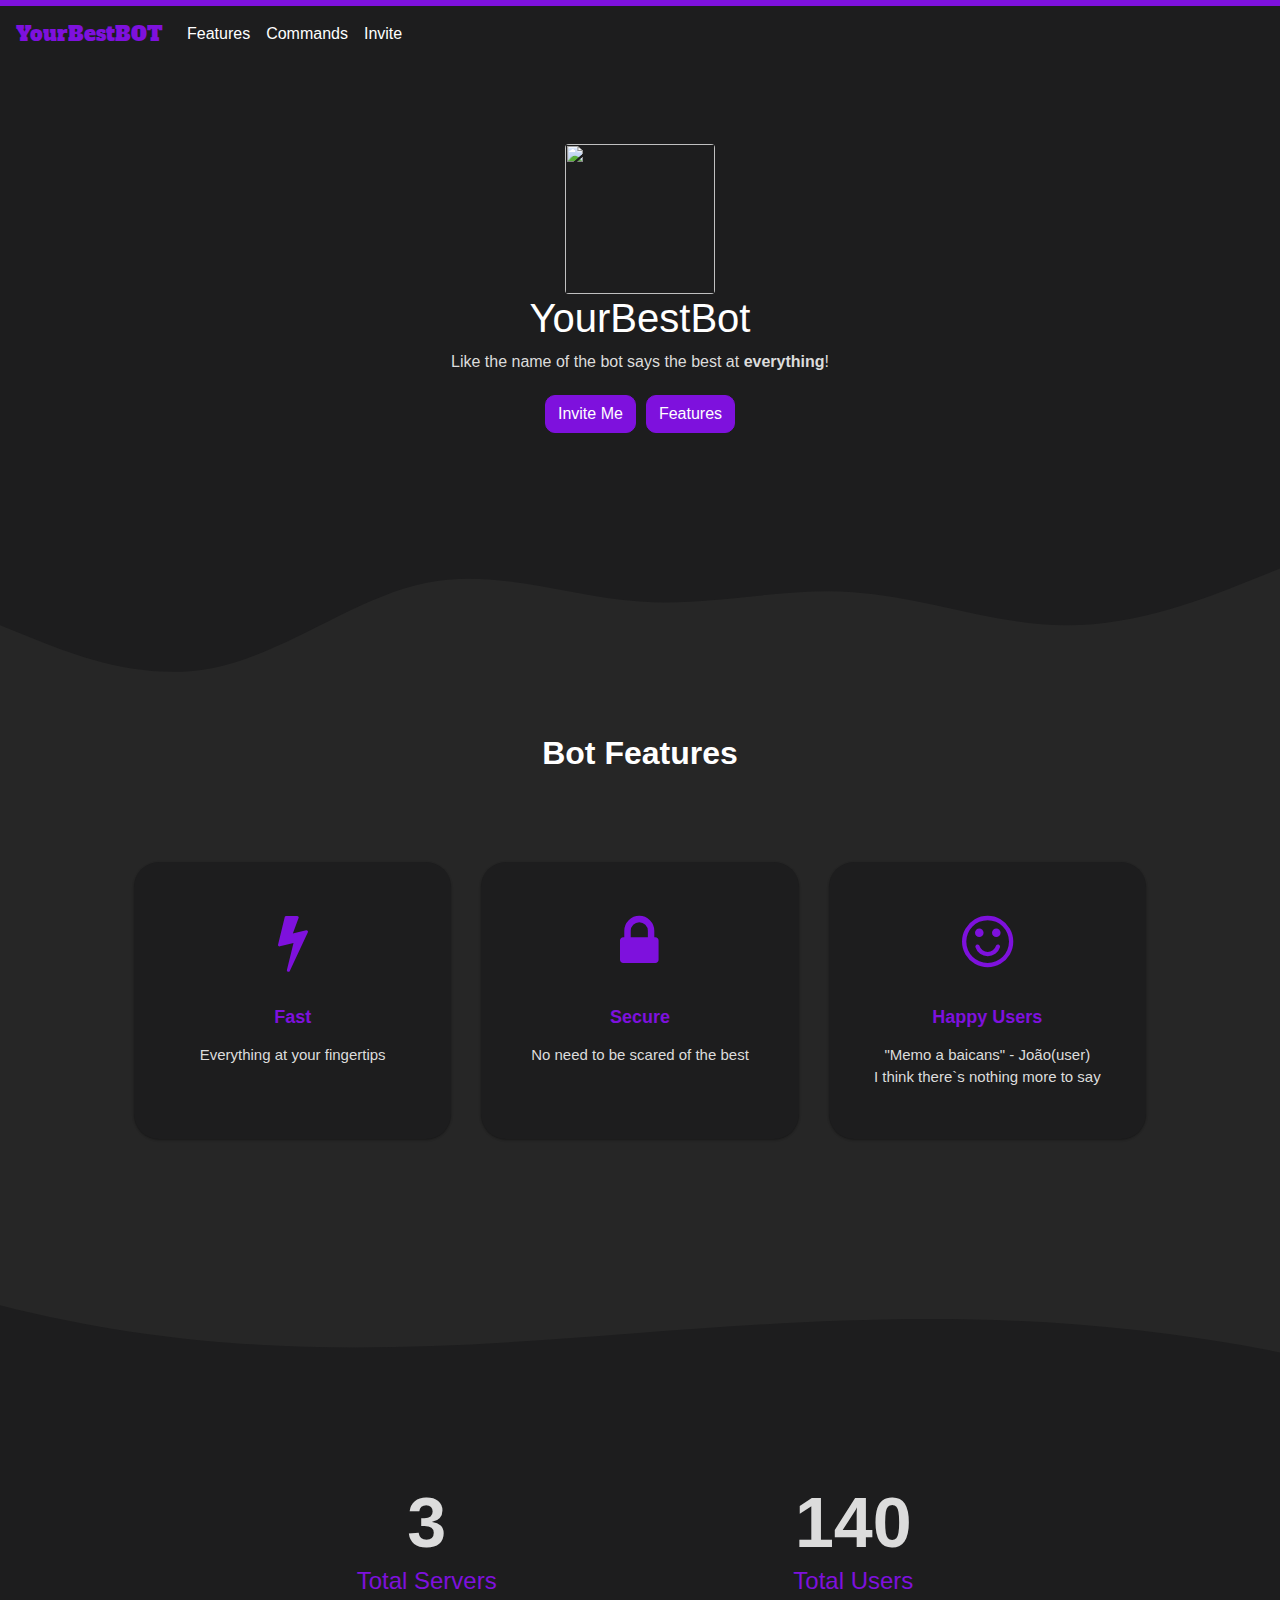
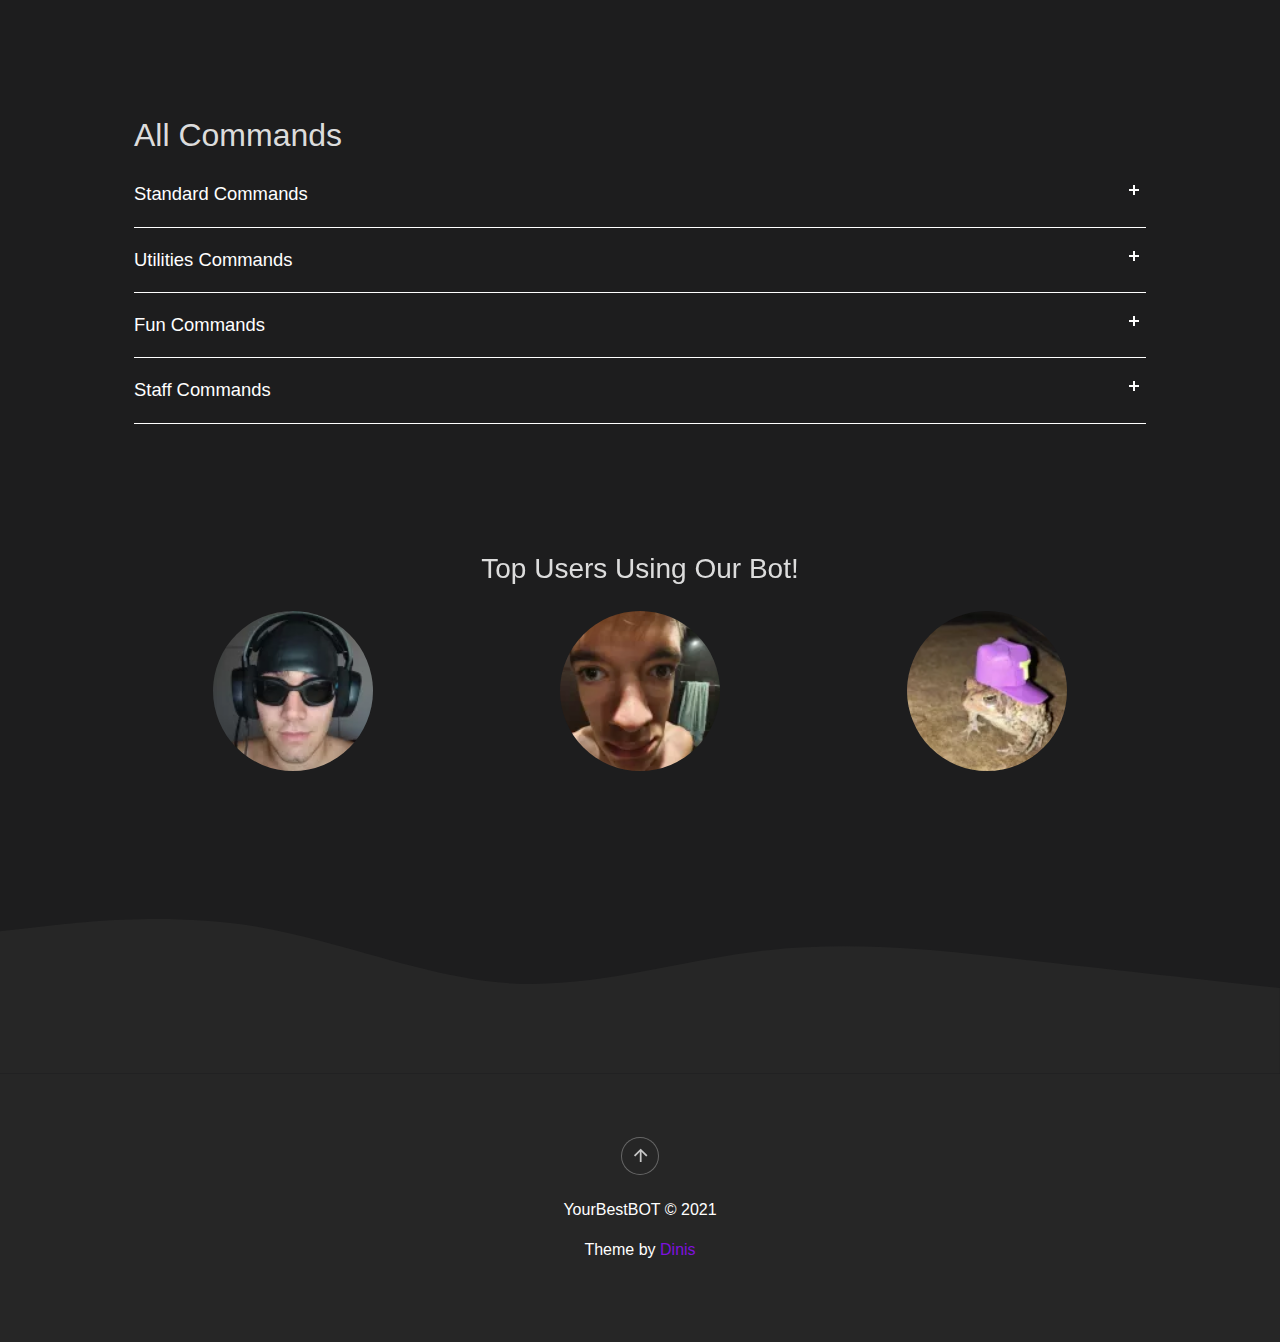
==== index.html @ e6cc8f51 "Update index.html" ====
<!DOCTYPE html> <!-- Só tenho de arranjar uma foto para o bot e pronto está feito -->
<html>

<head>
    <meta charset="utf-8">
    <meta name="viewport" content="width=device-width, initial-scale=1.0, shrink-to-fit=no">
    <title>YourBestBot</title>
    <meta name="description" content="YourBestBOT`s WebSite">
    <meta name="theme-color" content="#f54254">
    <link rel="icon" type="image/png" sizes="300x250" href="assets/img/PFP_BOT.png">
    <link rel="stylesheet" href="assets/bootstrap/css/bootstrap.min.css">
    <link rel="stylesheet" href="https://fonts.googleapis.com/css?family=Alfa+Slab+One">
    <link rel="stylesheet" href="assets/fonts/font-awesome.min.css">
    <link rel="stylesheet" href="assets/fonts/ionicons.min.css">
    <link rel="stylesheet" href="https://cdnjs.cloudflare.com/ajax/libs/animate.css/3.5.2/animate.min.css">
    <link rel="stylesheet" href="assets/css/styles.css">
</head>

<body style="background-color: var(--background);">
    <div id="top" style="height: 12px;">
        <nav class="navbar navbar-light navbar-expand fixed-top"
            style="color: var(--main-color);border-top-width: 6px;border-top-style: solid;background: var(--background);">
            <div class="container-fluid"><a class="navbar-brand" href="#"
                    style="color: var(--main-color);font-family: 'Alfa Slab One', cursive;">YourBestBOT</a><button
                    data-toggle="collapse" class="navbar-toggler" data-target="#navcol-1"><span class="sr-only">Toggle navigation</span><span class="navbar-toggler-icon"></span></button>
                <div class="collapse navbar-collapse" id="navcol-1">
                    <ul class="nav navbar-nav">
                        <li class="nav-item"><a class="nav-link active smoothScroll" href="#feature"
                                style="color: var(--text-color);">Features</a></li>
                        <li class="nav-item"><a class="nav-link smoothScroll" href="#commands"
                                style="color: var(--text-color);">Commands</a></li>
                        <li class="nav-item"><a class="nav-link"
                                href="https://discord.com/oauth2/authorize?client_id=747412110782234654&scope=bot&permissions=1099511627775"
                                style="color: var(--text-color);">Invite</a></li>
                    </ul>
                </div>
            </div>
        </nav>
    </div>
    <header class="d-xl-flex flex-column justify-content-xl-center align-items-xl-center"
        style="height: 418px;text-align: center;margin: 55px;"><img class="rounded"
            src="assents/img/PFP_BOT.png" width="150" height="150" style="margin-top: 30px;">
        <h1 class="d-xl-flex justify-content-xl-start" style="color: var(--text-color);">YourBestBot</h1>
        <p style="color: var(--secondary-text-color);">Like the name of the bot says the best at <span style="font-weight: bold;">everything</span>!</p>
        <div class="tada animated">
            <div role="group" class="btn-group"> <a
                    href="https://discord.com/oauth2/authorize?client_id=747412110782234654&scope=bot&permissions=1099511627775"
                    class="btn btn-primary shadow-none" type="button"
                    style="margin: 5px;background-color: var(--main-color);border-color: var(--main-color);border-radius: 10px;">Invite
                    Me</a>

                <a class="btn btn-primary smoothScroll shadow-none" role="button"
                    style="margin: 5px;background-color: var(--main-color);border-color: var(--main-color);border-radius: 10px;"
                    href="#feature">Features</a></div>
        </div>
    </header>
    <div id="feature" style="height: 90px;background: var(--secondary);">
        <div><svg xmlns="http://www.w3.org/2000/svg" viewBox="0 0 1440 320">
                <path fill="var(--background)" fill-opacity="1"
                    d="M0,96L40,112C80,128,160,160,240,144C320,128,400,64,480,48C560,32,640,64,720,69.3C800,75,880,53,960,58.7C1040,64,1120,96,1200,96C1280,96,1360,64,1400,48L1440,32L1440,0L1400,0C1360,0,1280,0,1200,0C1120,0,1040,0,960,0C880,0,800,0,720,0C640,0,560,0,480,0C400,0,320,0,240,0C160,0,80,0,40,0L0,0Z">
                </path>
            </svg></div>
    </div>
    <div class="features-boxed" style="background: var(--secondary);">
        <div class="container" style="color: var(--main-color);">
            <div class="intro">
                <h2 class="text-center" style="color: var(--text-color);">Bot Features</h2>
            </div>
            <div class="row justify-content-center features">
                <div class="col-sm-6 col-md-5 col-lg-4 item">
                    <div id="features" class="box" style="/*border-radius: 34px;*/"><i class="fa fa-bolt icon"
                            style="color: var(--main-color);"></i>
                        <h3 class="name">Fast</h3>
                        <p class="description" style="color: var(--secondary-text-color);">Everything at your fingertips <br><br></p>
                    </div>
                </div>
                <div class="col-sm-6 col-md-5 col-lg-4 item">
                    <div id="features" class="box"><i class="fa fa-lock icon" style="color: var(--main-color);"></i>
                        <h3 class="name">Secure</h3>
                        <p class="description" style="color: var(--secondary-text-color);">No need to be scared of the best <br><br></p>
                    </div>
                </div>
                <div class="col-sm-6 col-md-5 col-lg-4 item">
                    <div id="features" class="box"><i class="fa fa-smile-o icon" style="color: var(--main-color);"></i>
                        <h3 class="name">Happy Users</h3>
                        <p class="description" style="color: var(--secondary-text-color);">"Memo a baicans" - João(user)<br>I think there`s nothing more to say</p>
                    </div>
                </div>
            </div>
        </div>
        <div></div>
    </div>
    <div style="background-color: var(--background);">
        <div style="height: 150px; overflow: hidden;"><svg viewBox="0 0 500 150" preserveAspectRatio="none"
                style="height: 100%; width: 100%;">
                <path d="M-41.53,-9.56 C167.83,173.98 302.14,-60.89 534.09,89.10 L500.00,0.00 L0.00,0.00 Z"
                    style="stroke: none; fill: var(--secondary);"></path>
            </svg></div>
    </div>
    <div id="commands">
        <section>
            <div class="container-fluid text-white">
                <div class="row row-cols-3 justify-content-center" style="color: var(--secondary-text-color);">
                    <div class="col-auto col-md-6 col-lg-4 text-center pb-5 pt-5 number-item love_counter">
                        <h1 class="love_count" style="font-size: 70px;"><strong>3</strong></h1>
                        <h4 style="color: var(--main-color);margin-top: -6px;">Total Servers</h4>
                    </div>
                    <div class="col-auto col-lg-4 text-center align-self-center pb-5 pt-5 love_counter">
                        <h1 class="love_count" style="font-size: 70px;"><strong>140</strong></h1>
                        <h4 style="color: var(--main-color);margin-top: -6px;">Total Users</h4>
                    </div>
                </div>
            </div>
        </section>
        <div class="container">
            <h2>All Commands</h2>
            <div class="accordion">

                <! --- If you want more just copy the following code from here -->
                    <div class="accordion-item">
                        <button id="accordion-button-1" aria-expanded="false"><span class="accordion-title">Standard
                                Commands</span><span class="icon" aria-hidden="true"></span></button>
                        <div class="accordion-content">
                            <p> 
                                +help - see all bot comands 
                                <br> 
                                +ping - see your ping
                                <br> 
                                +bot - invite the bot to your server 
                            </p>
                        </div>
                    </div>
                    <! --- to here :D -->
                        <div class="accordion-item">
                            <button id="accordion-button-2" aria-expanded="false"><span class="accordion-title">Utilities
                                    Commands</span><span class="icon" aria-hidden="true"></span></button>
                            <div class="accordion-content">
                                <p>
                                    +help - see all bot comands 
                                    <br> 
                                    +ping - see your ping
                                    <br>
                                    +vote - vote for the bot, to help him grow
                                    <br>
                                    +userinfo - see a user info
                                    <br>
                                    +serverinfo - see a server is info
                                    <br>
                                    +suggest - suggest something in a channel
                                    <br>
                                    +bot - invite the bot to your server
                                    <br>
                                    +bin - share your code with people easier 
                                    <br>
                                    +invites - see the invites of someone in the same server
                                </p>
                            </div>
                        </div>
                        <div class="accordion-item">
                            <button id="accordion-button-3" aria-expanded="false"><span class="accordion-title">Fun
                                    Commands</span><span class="icon" aria-hidden="true"></span></button>
                            <div class="accordion-content">
                                <p>
                                    +rickroll - watch the rickroll video(from Rick Ashley)
                                    <br> 
                                    +vents - see all the vents on Among Us
                                    <br>
                                    +whoisbestgirl - see who is the best girl from <span style="font-style: oblique">gotoubun no hanayome</span>
                                    <br>
                                    +yomama - read some yo mama`s jokes
                                    <br>
                                    +songs - ear some of my friends new songs
                                </p>
                            </div>
                        </div>
                        <div class="accordion-item">
                            <button id="accordion-button-1" aria-expanded="false"><span class="accordion-title">Staff
                                    Commands</span><span class="icon" aria-hidden="true"></span></button>
                            <div class="accordion-content">
                                <p> 
                                    <span style="font-weight: bold;">ONLY ADMIN CAN USE THIS COMMANDS</span>
                                    <br> 
                                    +hmod - help the moderators with the staff commands
                                    <br> 
                                    +kick - kick someone from the server
                                    <br>
                                    +mute - mute someone from the server
                                    <br>
                                    +unmute - unmute someone from the server
                                    <br>
                                    +ban - ban someone from the server
                                    <br>
                                    +clear - clear the number of messages that you want
                                    <br>
                                    +slow - give the channel a slowmode
                                    <br>
                                    +announce - announce something important
                                    <br>
                                    +dm - dm a user 
                                </p>
                            </div>
                        </div>
            </div>
        </div>
    </div>
    <div class="team-clean" style="background: rgba(0,0,0,0);">
        <div class="container" style="filter: blur(0px);padding-bottom: 0px;">
            <h3 class="text-center name" style="color: var(--secondary-text-color)">Top Users Using Our Bot!</h3>
            <!-- trocar o users por servers -->
            <div class="intro"></div>
            <div class="row row-cols-4 d-flex d-xl-flex justify-content-center justify-content-xl-center people"
                style="padding-bottom: 0px;">
                <div class="col-auto col-md-6 col-lg-4 yeet"><a href="https://discord.gg/BSfXFmB" target="_blank"><img
                            class="rounded-circle partner" src="assets/img/PFP_joao.png"></a></div>
                <div class="col-auto col-md-6 col-lg-4 yeet"><a href="https://discord.gg/BSfXFmB" target="_blank"><img
                            class="rounded-circle partner" src="assets/img/PFP_seven.png"></a></div>
                <div class="col-auto col-md-6 col-lg-4 yeet"><a href="https://discord.gg/BSfXFmB" target="_blank"><img
                            class="rounded-circle partner" src="assets/img/PFP_Andre.png"></a></div>
            </div>
        </div>
    </div>

    <svg xmlns="http://www.w3.org/2000/svg" viewBox="0 0 1440 320">
        <path fill="var(--secondary)" fill-opacity="1"
            d="M0,160L48,154.7C96,149,192,139,288,154.7C384,171,480,213,576,218.7C672,224,768,192,864,181.3C960,171,1056,181,1152,192C1248,203,1344,213,1392,218.7L1440,224L1440,320L1392,320C1344,320,1248,320,1152,320C1056,320,960,320,864,320C768,320,672,320,576,320C480,320,384,320,288,320C192,320,96,320,48,320L0,320Z">
        </path>
    </svg>
    <div class="footer-dark" style="background: var(--secondary);padding-top: 0px;padding-bottom: 0px;">
        <div class="container">
            <div class="row">
                <div class="col item social"><a class="smoothScroll" href="#top"><i
                            class="icon ion-android-arrow-up"></i></a></div>
            </div>
            <p class="copyright" style="color: var(--text-color);">YourBestBOT © 2021</p>
            <p class="copyright" style="color: var(--text-color);padding: 0px;">
                <!--Consider leaving this to give credit to me for making this, I worked hard on it and it makes me feel good :D-->Theme
                by&nbsp;<a href="https://mdinis.pt" style="color: var(--main-color);">Dinis</a></p>
        </div>
    </div>
    <script src="assets/js/jquery.min.js"></script>
    <script src="assets/bootstrap/js/bootstrap.min.js"></script>
    <script src="assets/js/Counting.js"></script>
    <script src="assets/js/untitled.js"></script>
</body>

</html>
---- assets/css/styles.css ----
:root {
  --main-color: #7e11dd;
  --background: #1d1d1e;
  --secondary: #262626;
  --link: #7e11dd;
  --text-color: #fff;
  --secondary-text-color: #dcdcdc;
}

/* scroll bar */

::-webkit-scrollbar {
  width: 8px;
}

::-webkit-scrollbar-track {
  background: black;
}

::-webkit-scrollbar-thumb {
  background: var(--main-color);
}

.footer-dark {
  padding: 50px 0;
}

.footer-dark .item.text {
  margin-bottom: 36px;
}

.footer-dark .item.social {
  text-align: center;
}

.footer-dark .item.social > a {
  font-size: 20px;
  width: 36px;
  height: 36px;
  line-height: 36px;
  display: inline-block;
  text-align: center;
  border-radius: 50%;
  box-shadow: 0 0 0 1px rgba(255,255,255,0.4);
  margin: 0 8px;
  color: #fff;
  opacity: 0.75;
}

.footer-dark .item.social > a:hover {
  background-color: #474350;
}

.footer-dark .copyright {
  text-align: center;
  padding-top: 24px;
}

/* features */

.features-boxed {
  color: #313437;
  background-color: #eef4f7;
}

.features-boxed p {
  color: #7d8285;
}

.features-boxed h2 {
  font-weight: bold;
  margin-bottom: 40px;
  padding-top: 40px;
  color: inherit;
}

@media (max-width:767px) {
  .features-boxed h2 {
    margin-bottom: 25px;
    padding-top: 25px;
    font-size: 24px;
  }
}

.features-boxed .intro {
  font-size: 16px;
  max-width: 500px;
  margin: 0 auto;
}

.features-boxed .intro p {
  margin-bottom: 0;
}

.features-boxed .features {
  padding: 50px 0;
}

.features-boxed .item {
  text-align: center;
}

.features-boxed .item .box {
  text-align: center;
  padding: 30px;
  background-color: #fff;
  margin-bottom: 30px;
}

.features-boxed .item .icon {
  font-size: 60px;
  color: #1485ee;
  margin-top: 20px;
  margin-bottom: 35px;
}

.features-boxed .item .name {
  font-weight: bold;
  font-size: 18px;
  margin-bottom: 8px;
  margin-top: 0;
  color: inherit;
}

.features-boxed .item .description {
  font-size: 15px;
  margin-top: 15px;
  margin-bottom: 20px;
}

a:hover {
  text-decoration: none;
  color: var(--main-color);
}

.shadow-lg.box:hover {
  background: rgb(244,241,241);
  box-shadow: 0 14px 28px rgba(0,0,0,0.25), 0 10px 10px rgba(0,0,0,0.22);
}

a {
  color: var(--main-color);
}

/* accordion */

* {
  box-sizing: border-box;
}

*::before, *::after {
  box-sizing: border-box;
}

.container {
  margin: 0 auto;
  padding: 4rem;
  color: var(--secondary-text-color);
}

.accordion .accordion-item {
  border-bottom: 1px solid var(--text-color);
}

.accordion .accordion-item button[aria-expanded='true'] {
  border-bottom: 1px solid var(--link);
}

.accordion button {
  position: relative;
  display: block;
  text-align: left;
  width: 100%;
  padding: 1em 0;
  color: var(--text-color);
  font-size: 1.15rem;
  font-weight: 400;
  border: none;
  background: none;
  outline: none;
}

.accordion button:hover, .accordion button:focus {
  cursor: pointer;
  color: var(--link);
}

.accordion button:hover::after, .accordion button:focus::after {
  cursor: pointer;
  color: var(--link);
  border-right: 1px solid var(--link);
}

.accordion button .accordion-title {
  padding: 1em 1.5em 1em 0;
}

.accordion button .icon {
  display: inline-block;
  position: absolute;
  top: 18px;
  right: 0;
  width: 22px;
  height: 22px;
}

.accordion button .icon::before {
  display: block;
  position: absolute;
  content: '';
  top: 9px;
  left: 5px;
  width: 10px;
  height: 2px;
  background: currentColor;
}

.accordion button .icon::after {
  display: block;
  position: absolute;
  content: '';
  top: 5px;
  left: 9px;
  width: 2px;
  height: 10px;
  background: currentColor;
}

.accordion button[aria-expanded='true'] {
  color: var(--link);
}

.accordion button[aria-expanded='true'] .icon::after {
  width: 0;
}

.accordion button[aria-expanded='true'] + .accordion-content {
  opacity: 1;
  max-height: 250em;
  transition: all 200ms linear;
  will-change: opacity, max-height;
}

.accordion .accordion-content {
  opacity: 0;
  max-height: 0;
  overflow: hidden;
  transition: opacity 200ms linear, max-height 200ms linear;
  will-change: opacity, max-height;
}

.accordion .accordion-content p {
  font-size: 1rem;
  font-weight: 300;
  margin: 2em 0;
}

div#features {
  box-shadow: 0 1px 3px rgba(0,0,0,0.12), 0 1px 2px rgba(0,0,0,0.24);
  transition: all 0.3s cubic-bezier(.25,.8,.25,1);
  border-radius: 25px;
  background: var(--background);
}

div#features:hover {
  box-shadow: 0 14px 28px rgba(0,0,0,0.25), 0 10px 10px rgba(0,0,0,0.22);
}

.partner:hover {
  border-radius: 598px;
  border-style: solid;
  border-color: var(--main-color);
}

.partner {
  width: 160px;
  height: 160px;
  transition: all 200ms linear;
}

.yeet {
  text-align: center;
  padding: 18px;
}
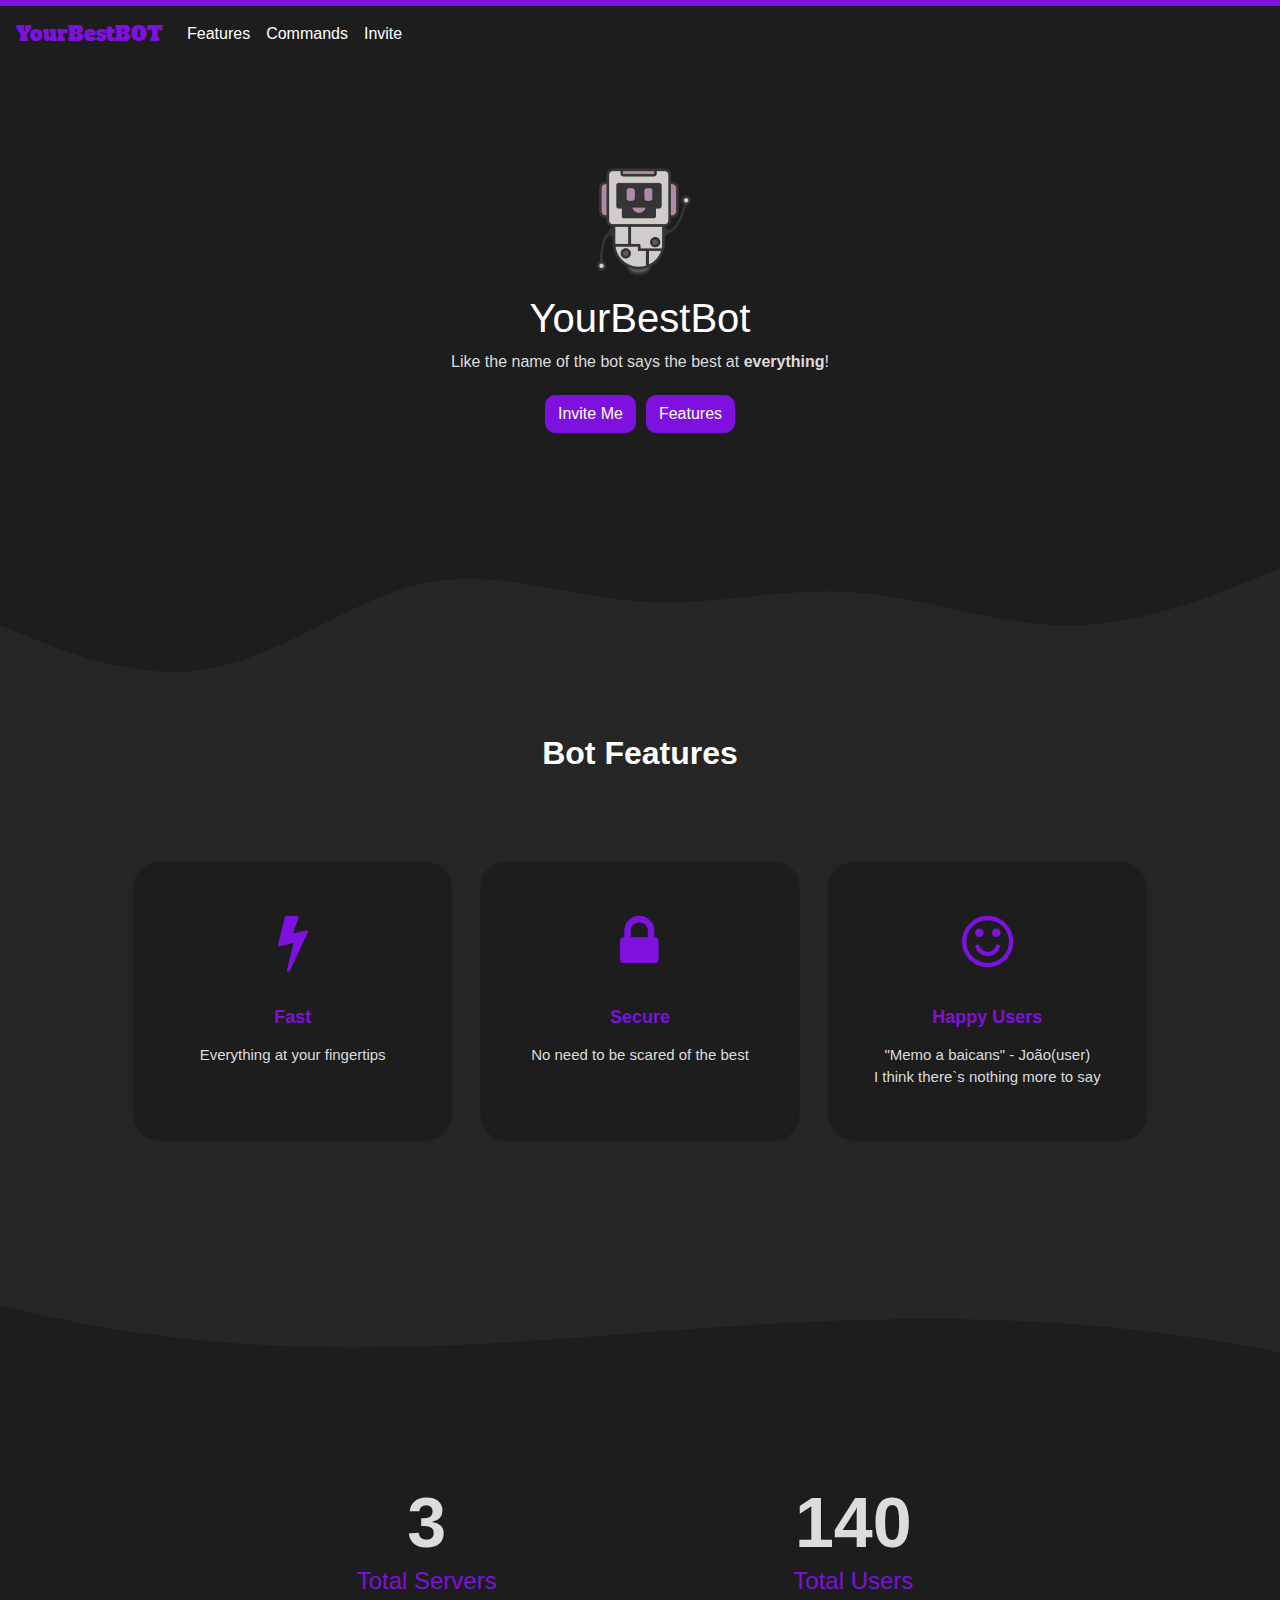
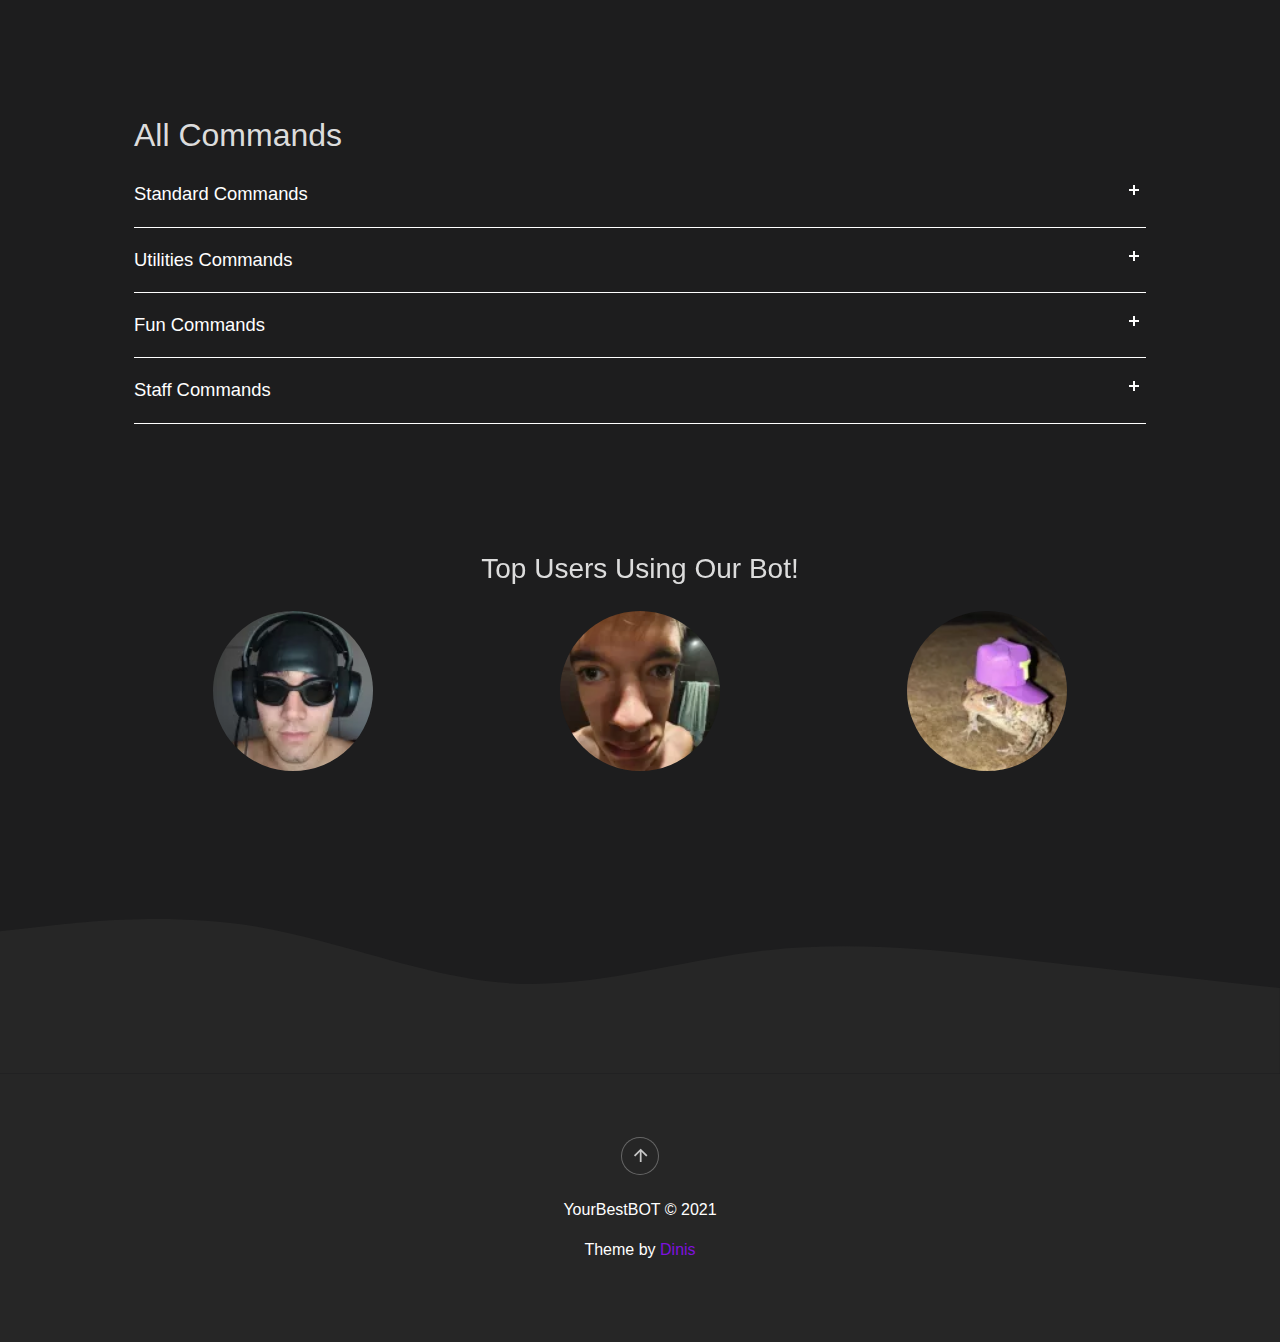
==== commit 6be22543: "Update index.html" ====
--- a/index.html
+++ b/index.html
@@ -20,7 +20,7 @@
     <div id="top" style="height: 12px;">
         <nav class="navbar navbar-light navbar-expand fixed-top"
             style="color: var(--main-color);border-top-width: 6px;border-top-style: solid;background: var(--background);">
-            <div class="container-fluid"><a class="navbar-brand" href="#"
+            <div class="container-fluid"><a class="navbar-brand" href="https://yourbestbot.pt"
                     style="color: var(--main-color);font-family: 'Alfa Slab One', cursive;">YourBestBOT</a><button
                     data-toggle="collapse" class="navbar-toggler" data-target="#navcol-1"><span class="sr-only">Toggle navigation</span><span class="navbar-toggler-icon"></span></button>
                 <div class="collapse navbar-collapse" id="navcol-1">
@@ -39,7 +39,7 @@
     </div>
     <header class="d-xl-flex flex-column justify-content-xl-center align-items-xl-center"
         style="height: 418px;text-align: center;margin: 55px;"><img class="rounded"
-            src="assents/img/PFP_BOT.png" width="150" height="150" style="margin-top: 30px;">
+            src="assets/img/PFP_BOT.png" width="150" height="150" style="margin-top: 30px;">
         <h1 class="d-xl-flex justify-content-xl-start" style="color: var(--text-color);">YourBestBot</h1>
         <p style="color: var(--secondary-text-color);">Like the name of the bot says the best at <span style="font-weight: bold;">everything</span>!</p>
         <div class="tada animated">
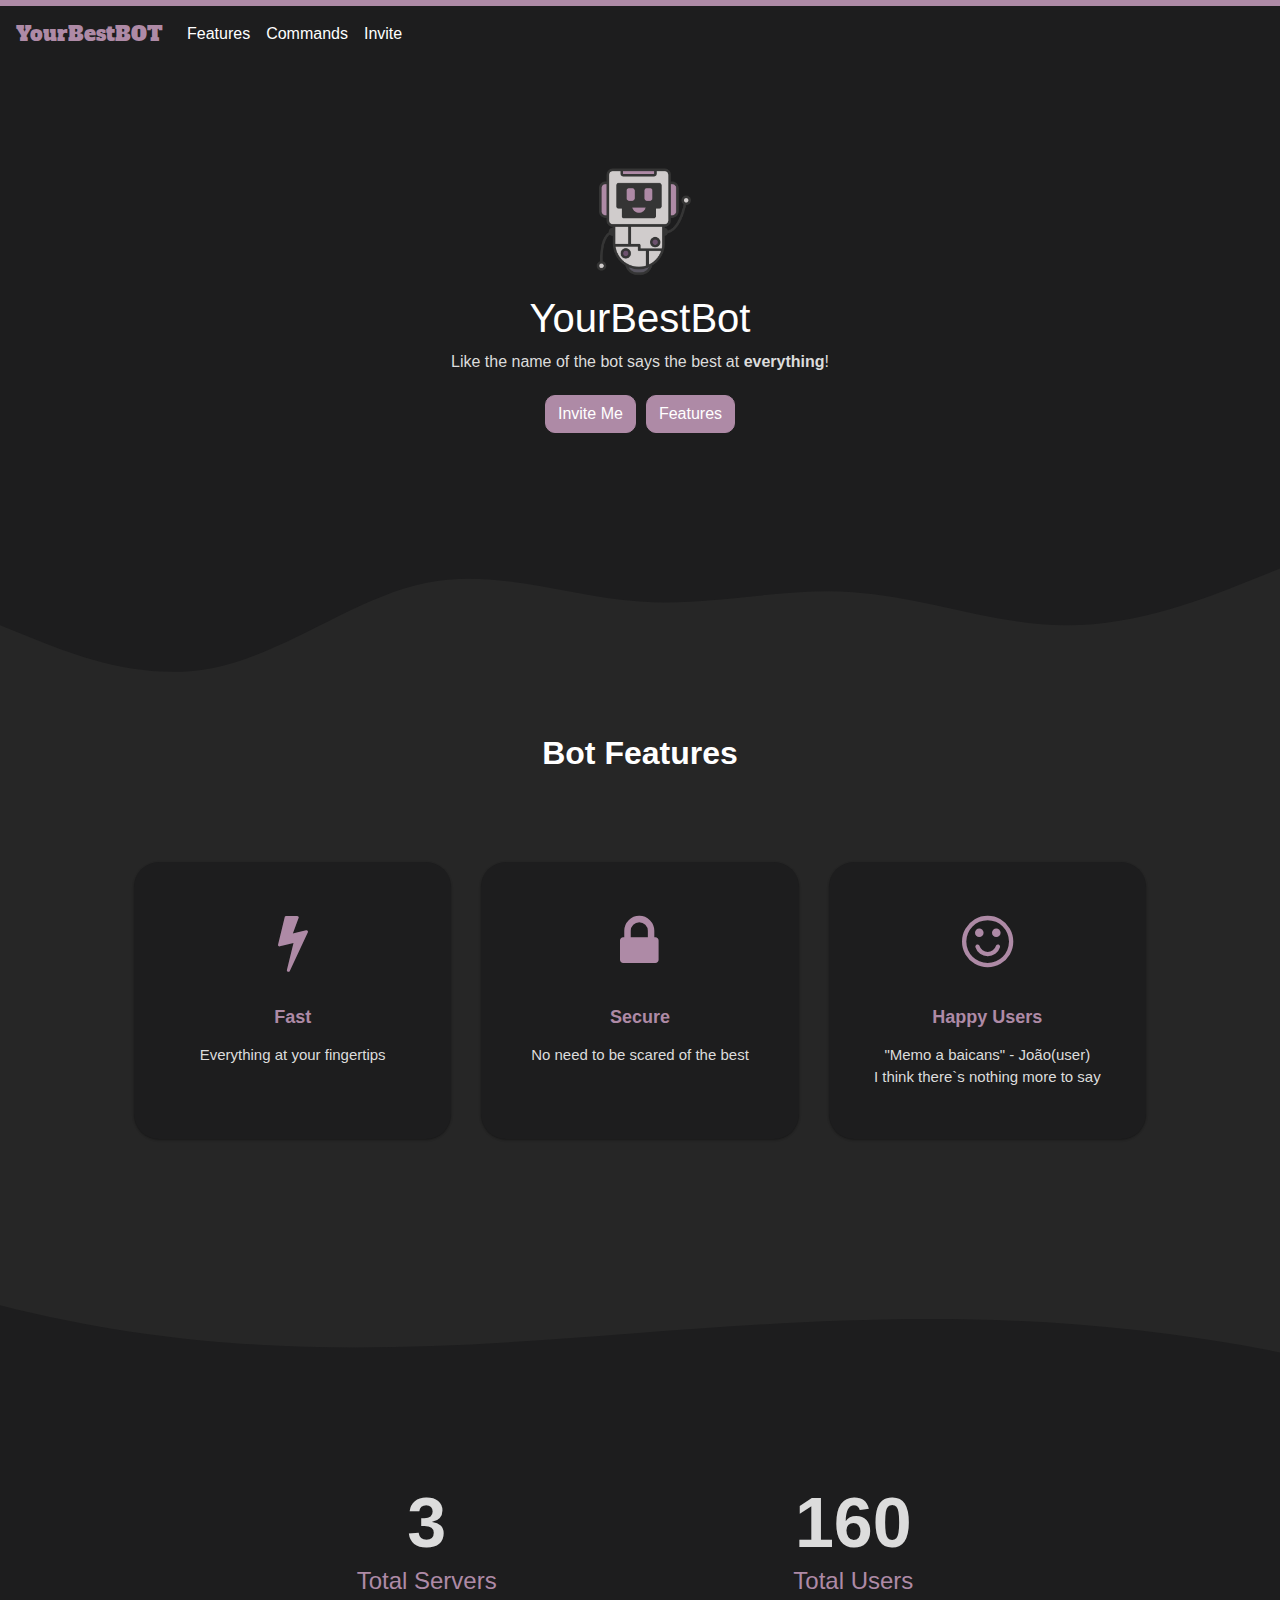
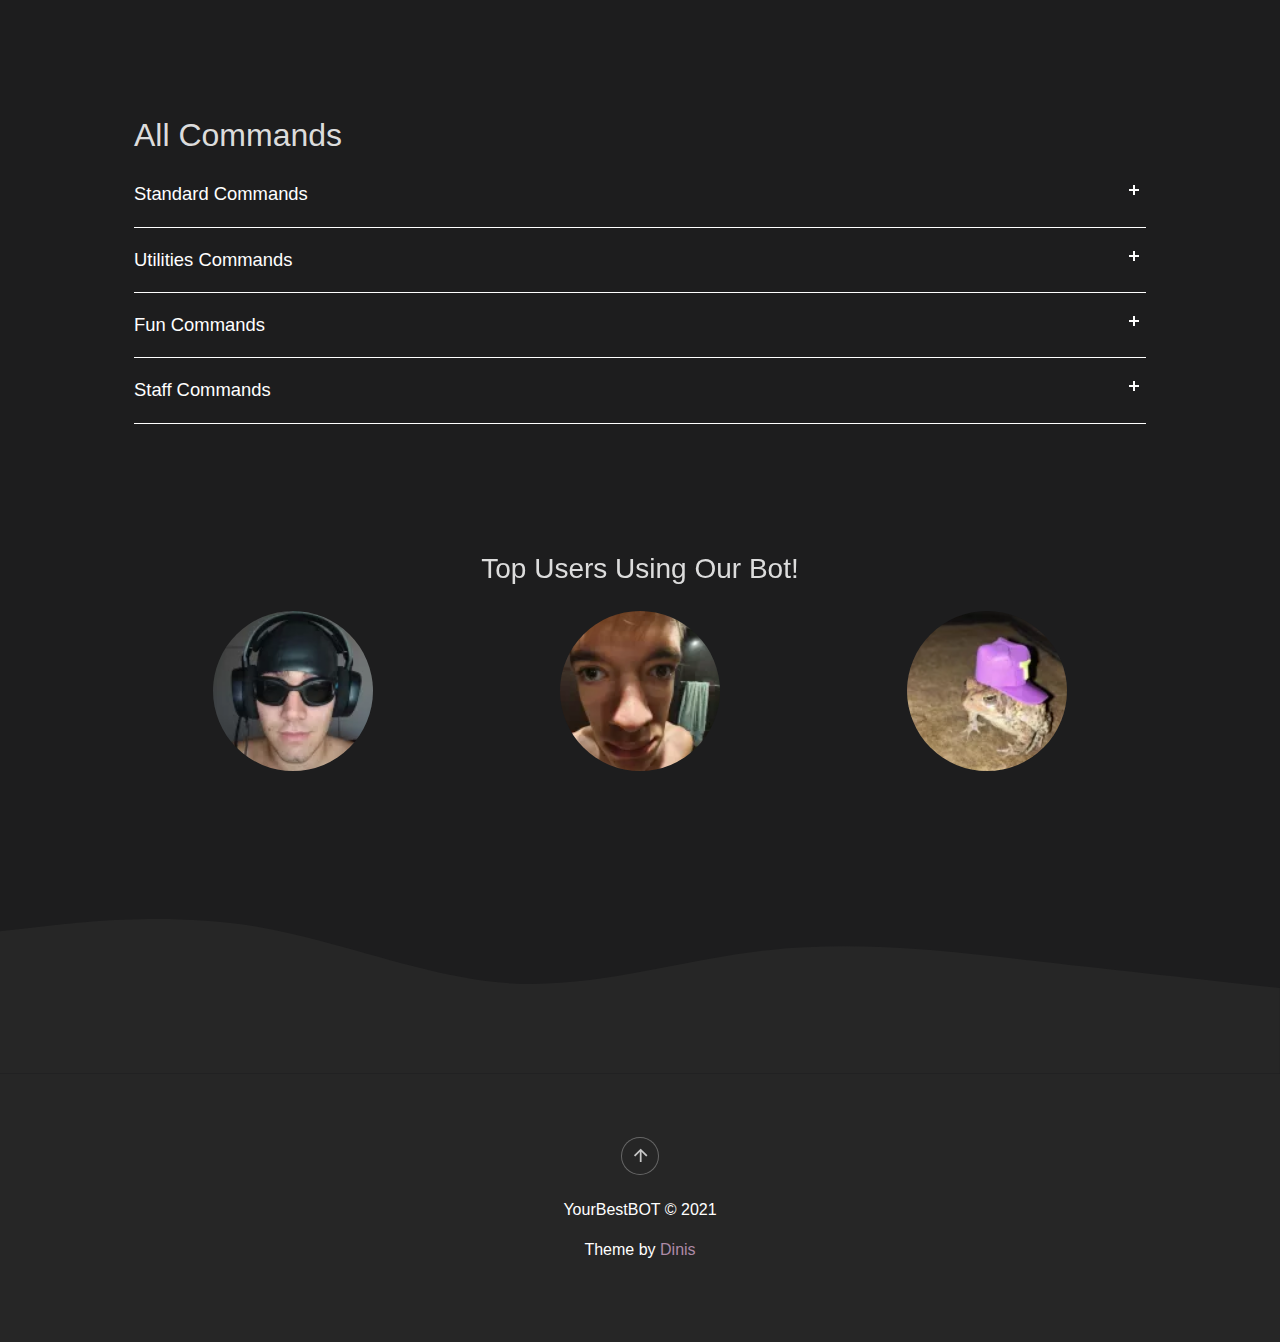
==== commit b866f987: "Update index.html" ====
--- a/index.html
+++ b/index.html
@@ -106,7 +106,7 @@
                         <h4 style="color: var(--main-color);margin-top: -6px;">Total Servers</h4>
                     </div>
                     <div class="col-auto col-lg-4 text-center align-self-center pb-5 pt-5 love_counter">
-                        <h1 class="love_count" style="font-size: 70px;"><strong>140</strong></h1>
+                        <h1 class="love_count" style="font-size: 70px;"><strong>160</strong></h1>
                         <h4 style="color: var(--main-color);margin-top: -6px;">Total Users</h4>
                     </div>
                 </div>
--- a/assets/css/styles.css
+++ b/assets/css/styles.css
@@ -1,8 +1,8 @@
 :root {
-  --main-color: #7e11dd;
+  --main-color: #ae8aa6;
   --background: #1d1d1e;
   --secondary: #262626;
-  --link: #7e11dd;
+  --link: #6b516e;
   --text-color: #fff;
   --secondary-text-color: #dcdcdc;
 }
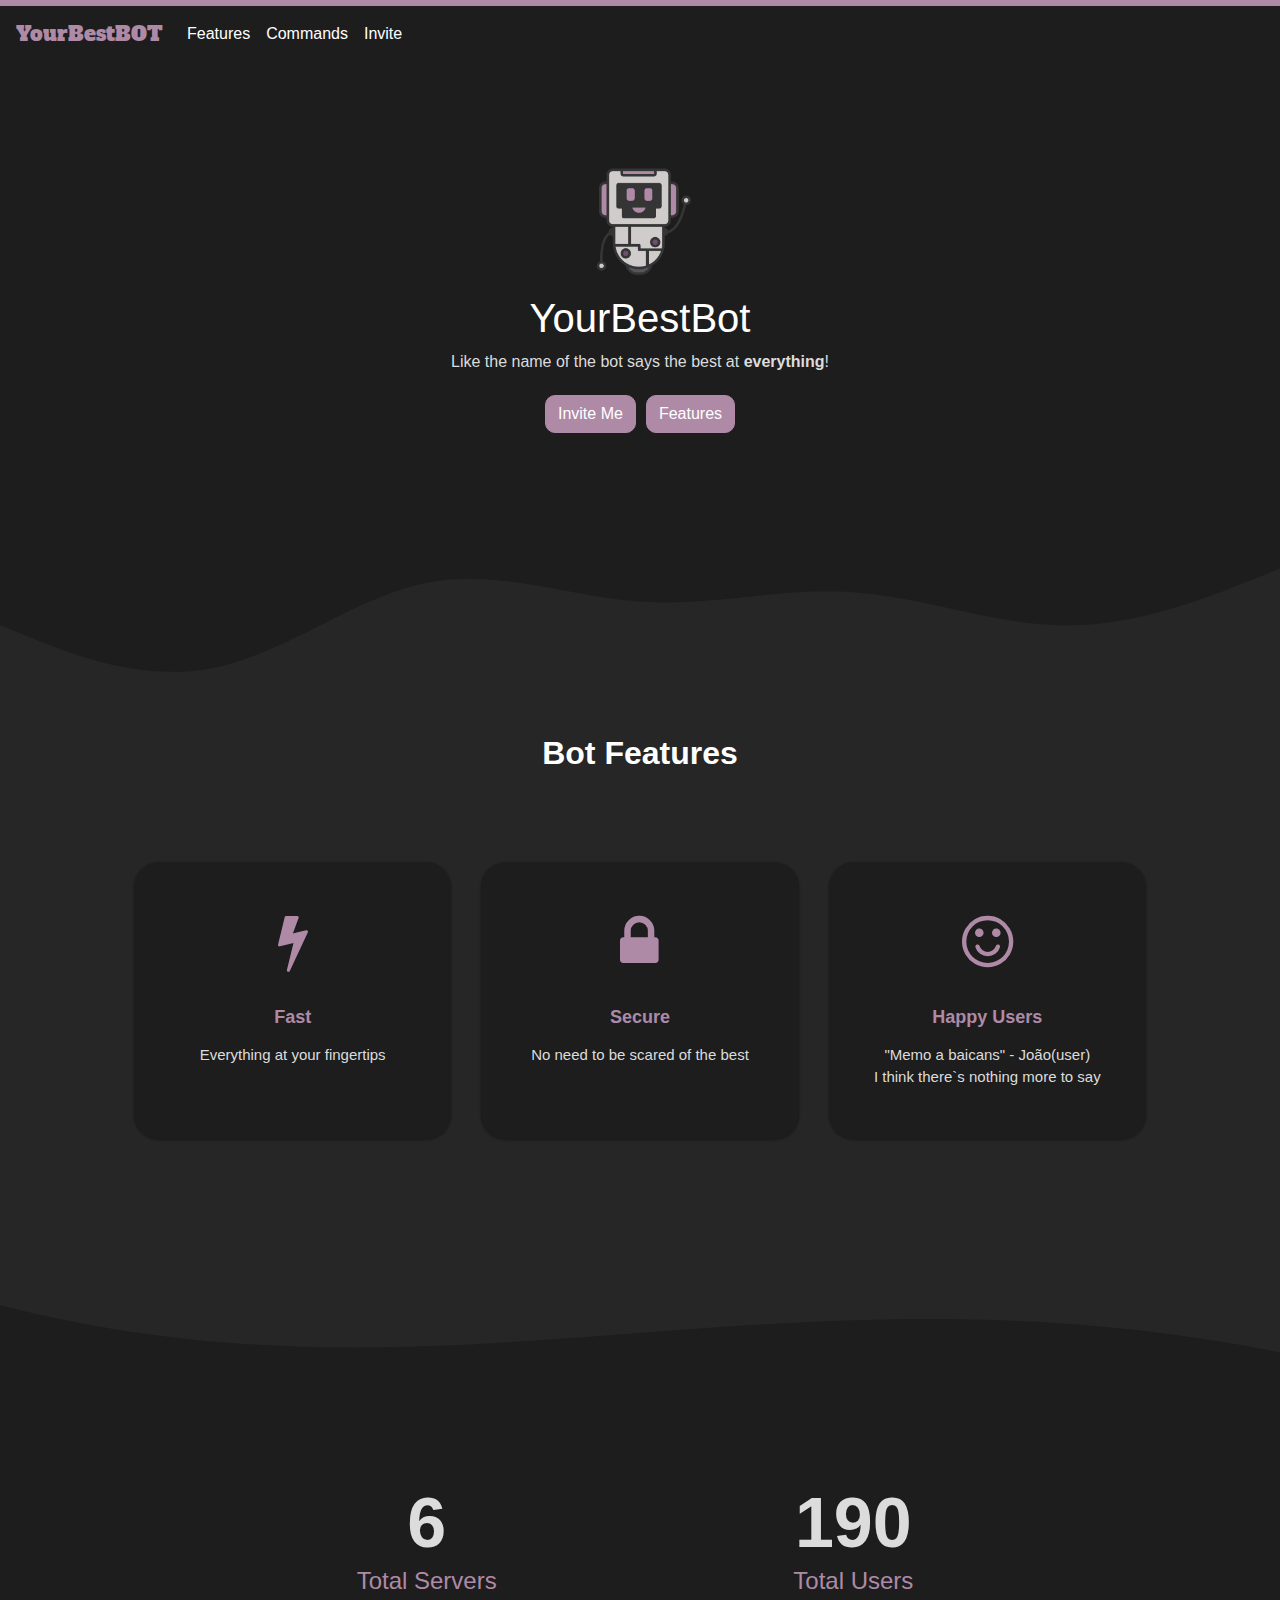
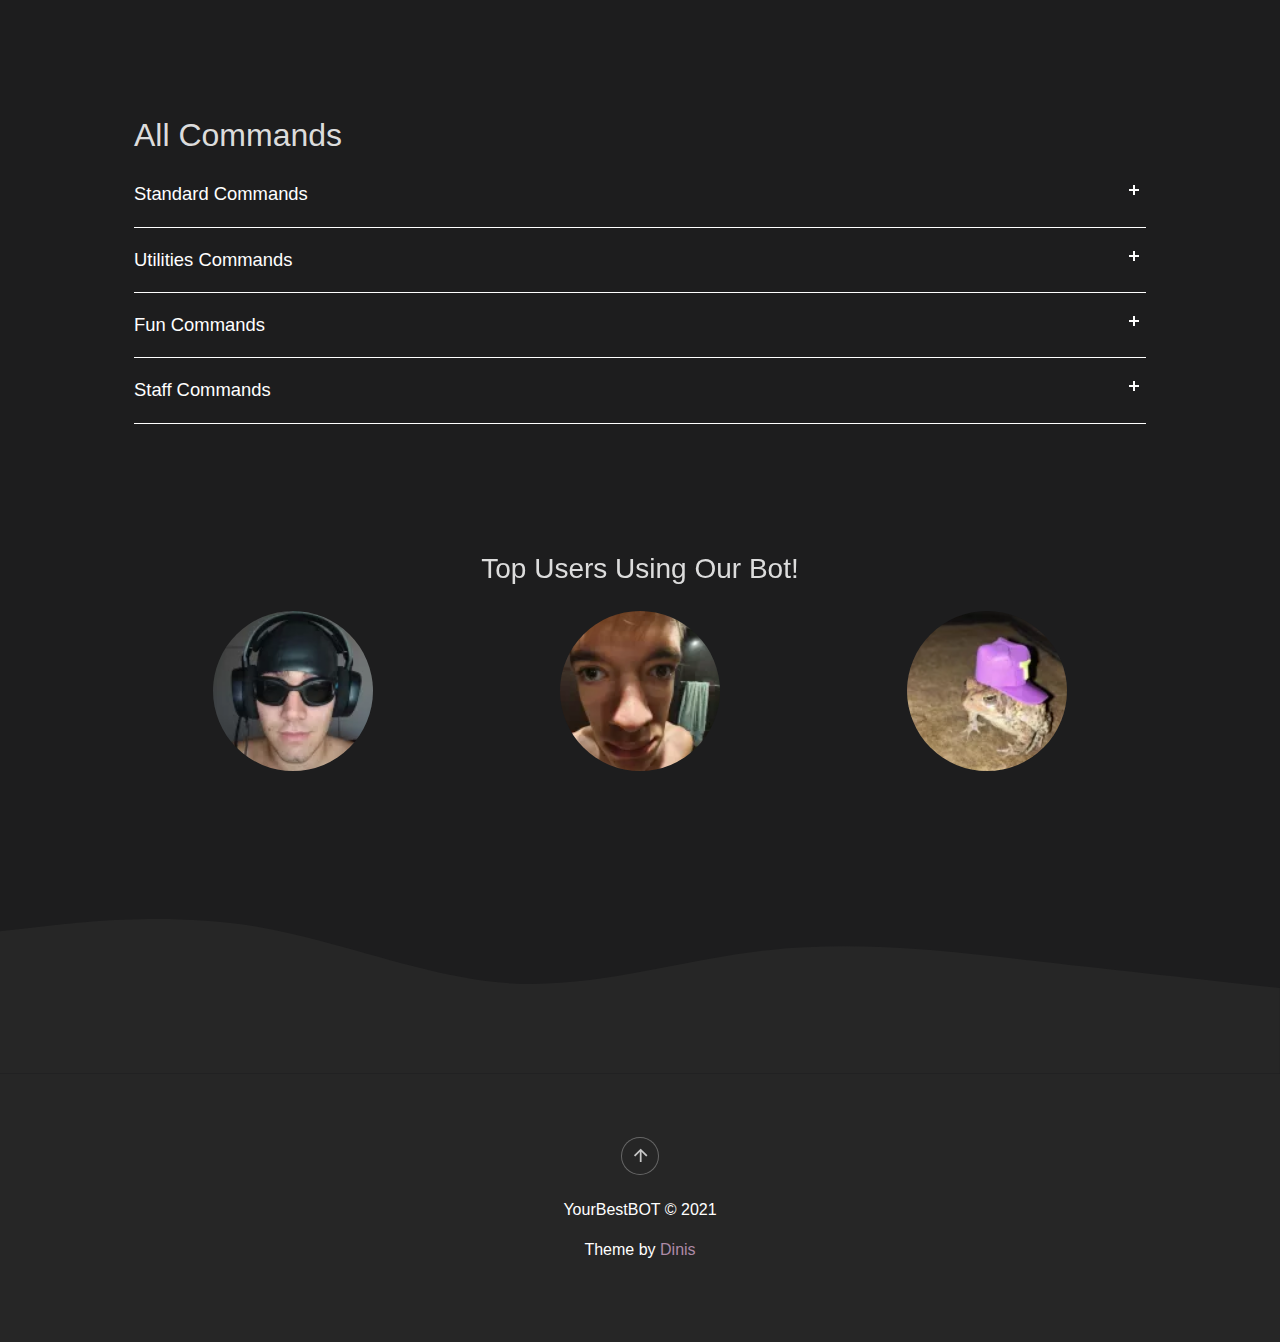
==== commit ecd94595: "Updated :)" ====
--- a/index.html
+++ b/index.html
@@ -44,7 +44,7 @@
         <p style="color: var(--secondary-text-color);">Like the name of the bot says the best at <span style="font-weight: bold;">everything</span>!</p>
         <div class="tada animated">
             <div role="group" class="btn-group"> <a
-                    href="https://discord.com/oauth2/authorize?client_id=747412110782234654&scope=bot&permissions=1099511627775"
+                    href="https://discord.com/api/oauth2/authorize?client_id=747412110782234654&permissions=8&scope=bot"
                     class="btn btn-primary shadow-none" type="button"
                     style="margin: 5px;background-color: var(--main-color);border-color: var(--main-color);border-radius: 10px;">Invite
                     Me</a>
@@ -102,11 +102,11 @@
             <div class="container-fluid text-white">
                 <div class="row row-cols-3 justify-content-center" style="color: var(--secondary-text-color);">
                     <div class="col-auto col-md-6 col-lg-4 text-center pb-5 pt-5 number-item love_counter">
-                        <h1 class="love_count" style="font-size: 70px;"><strong>3</strong></h1>
+                        <h1 class="love_count" style="font-size: 70px;"><strong>6</strong></h1>
                         <h4 style="color: var(--main-color);margin-top: -6px;">Total Servers</h4>
                     </div>
                     <div class="col-auto col-lg-4 text-center align-self-center pb-5 pt-5 love_counter">
-                        <h1 class="love_count" style="font-size: 70px;"><strong>160</strong></h1>
+                        <h1 class="love_count" style="font-size: 70px;"><strong>190</strong></h1>
                         <h4 style="color: var(--main-color);margin-top: -6px;">Total Users</h4>
                     </div>
                 </div>
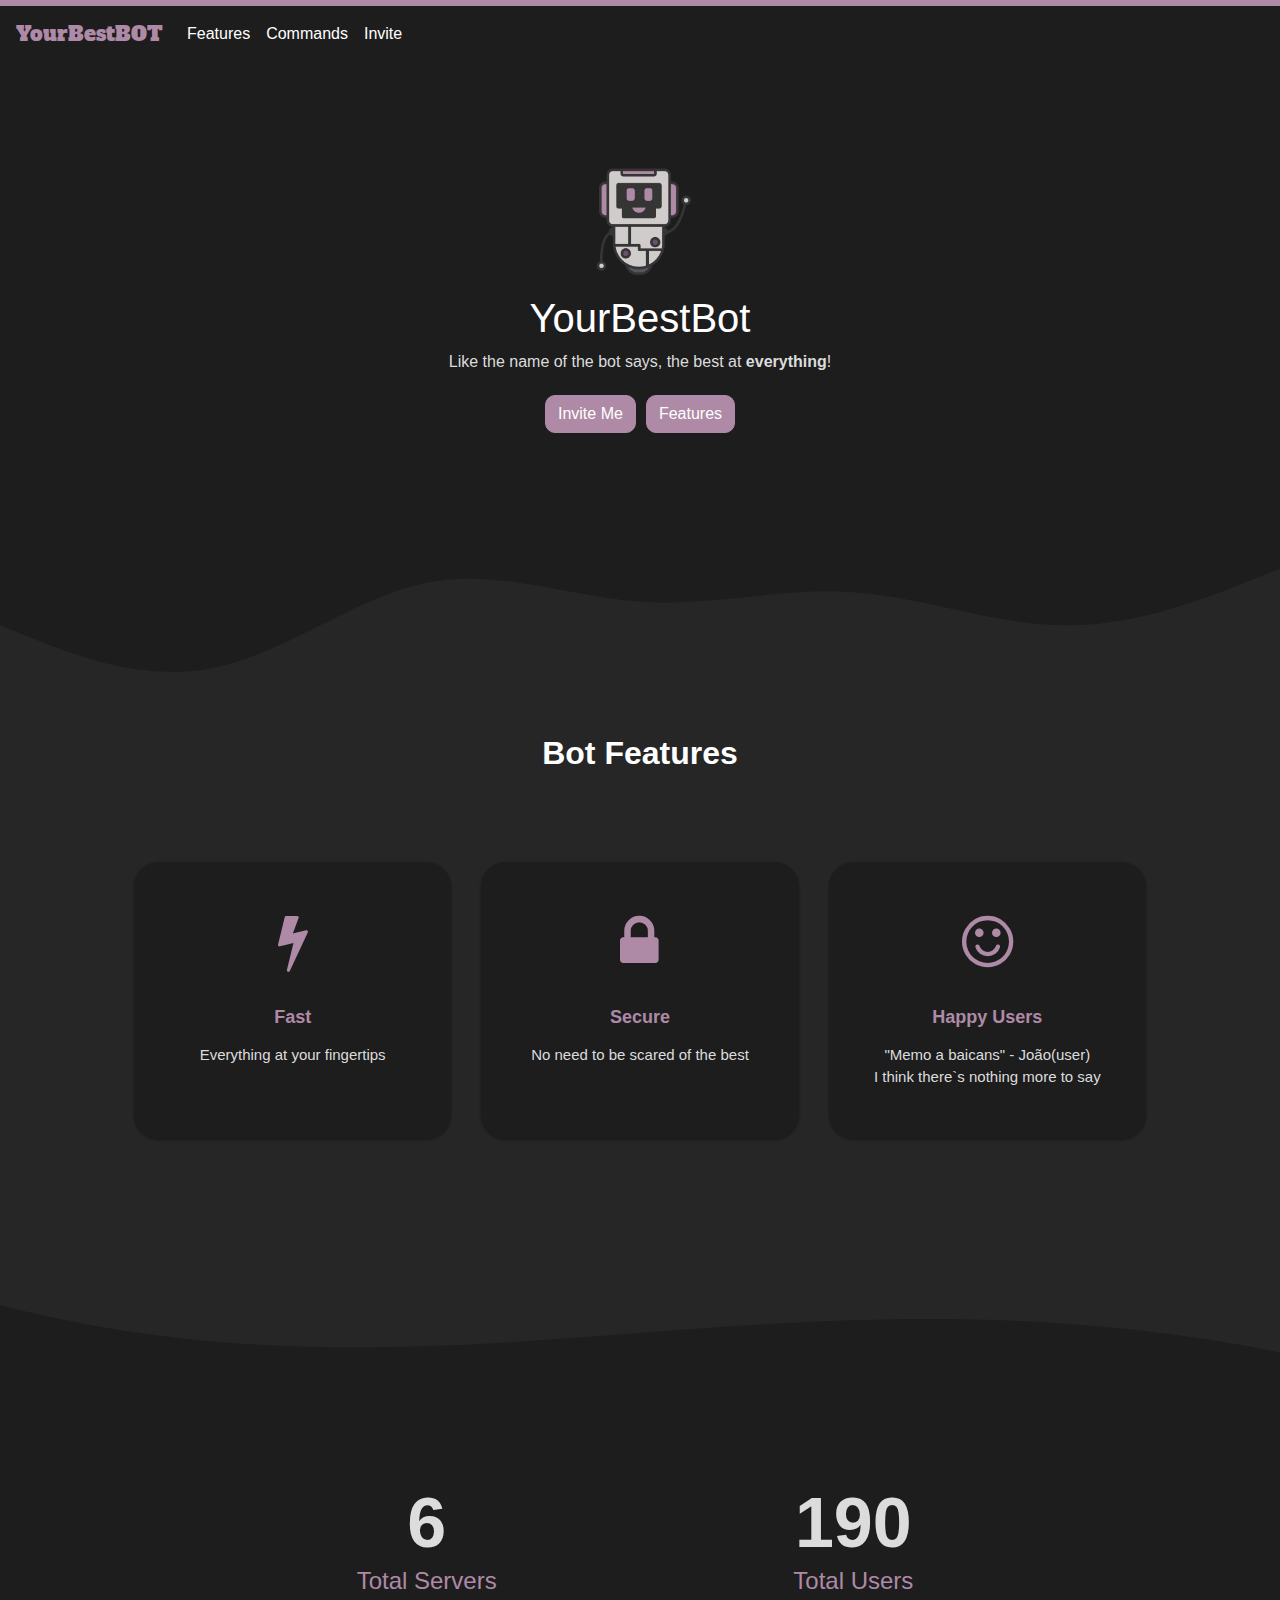
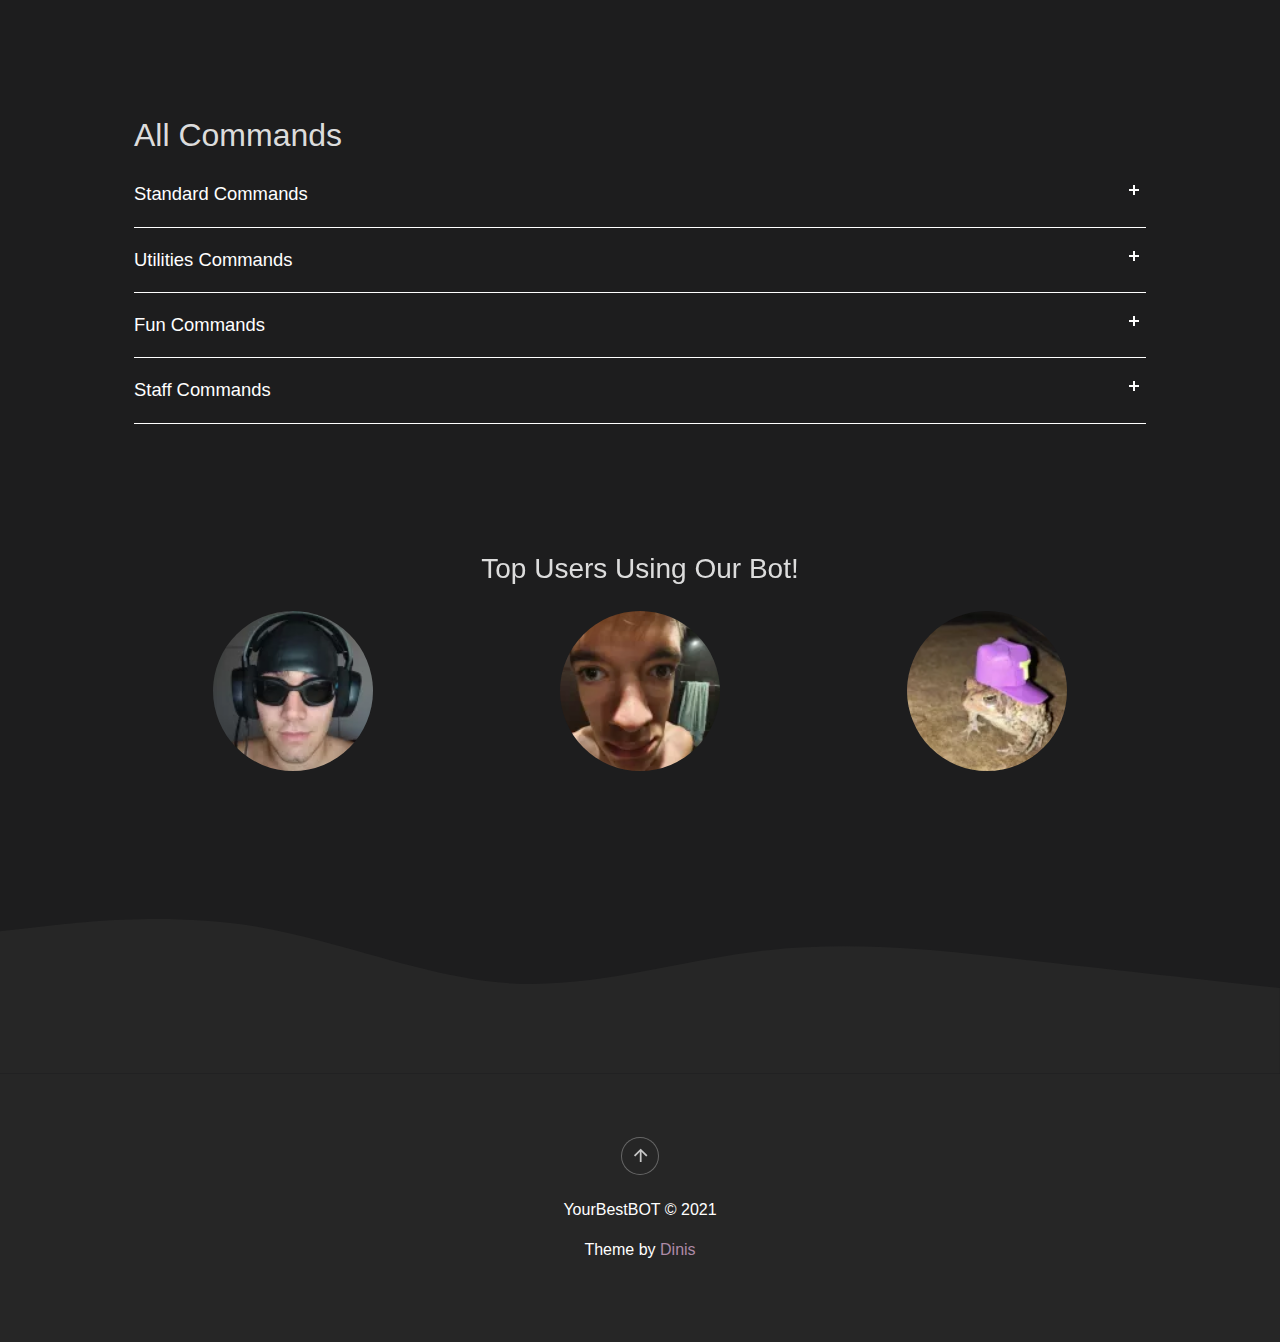
==== commit 3a306b2c: "invite the 🤖" ====
--- a/index.html
+++ b/index.html
@@ -41,10 +41,10 @@
         style="height: 418px;text-align: center;margin: 55px;"><img class="rounded"
             src="assets/img/PFP_BOT.png" width="150" height="150" style="margin-top: 30px;">
         <h1 class="d-xl-flex justify-content-xl-start" style="color: var(--text-color);">YourBestBot</h1>
-        <p style="color: var(--secondary-text-color);">Like the name of the bot says the best at <span style="font-weight: bold;">everything</span>!</p>
+        <p style="color: var(--secondary-text-color);">Like the name of the bot says, the best at <span style="font-weight: bold;">everything</span>!</p>
         <div class="tada animated">
             <div role="group" class="btn-group"> <a
-                    href="https://discord.com/api/oauth2/authorize?client_id=747412110782234654&permissions=8&scope=bot"
+                    href="https://yourbestbot.pt/invite"
                     class="btn btn-primary shadow-none" type="button"
                     style="margin: 5px;background-color: var(--main-color);border-color: var(--main-color);border-radius: 10px;">Invite
                     Me</a>
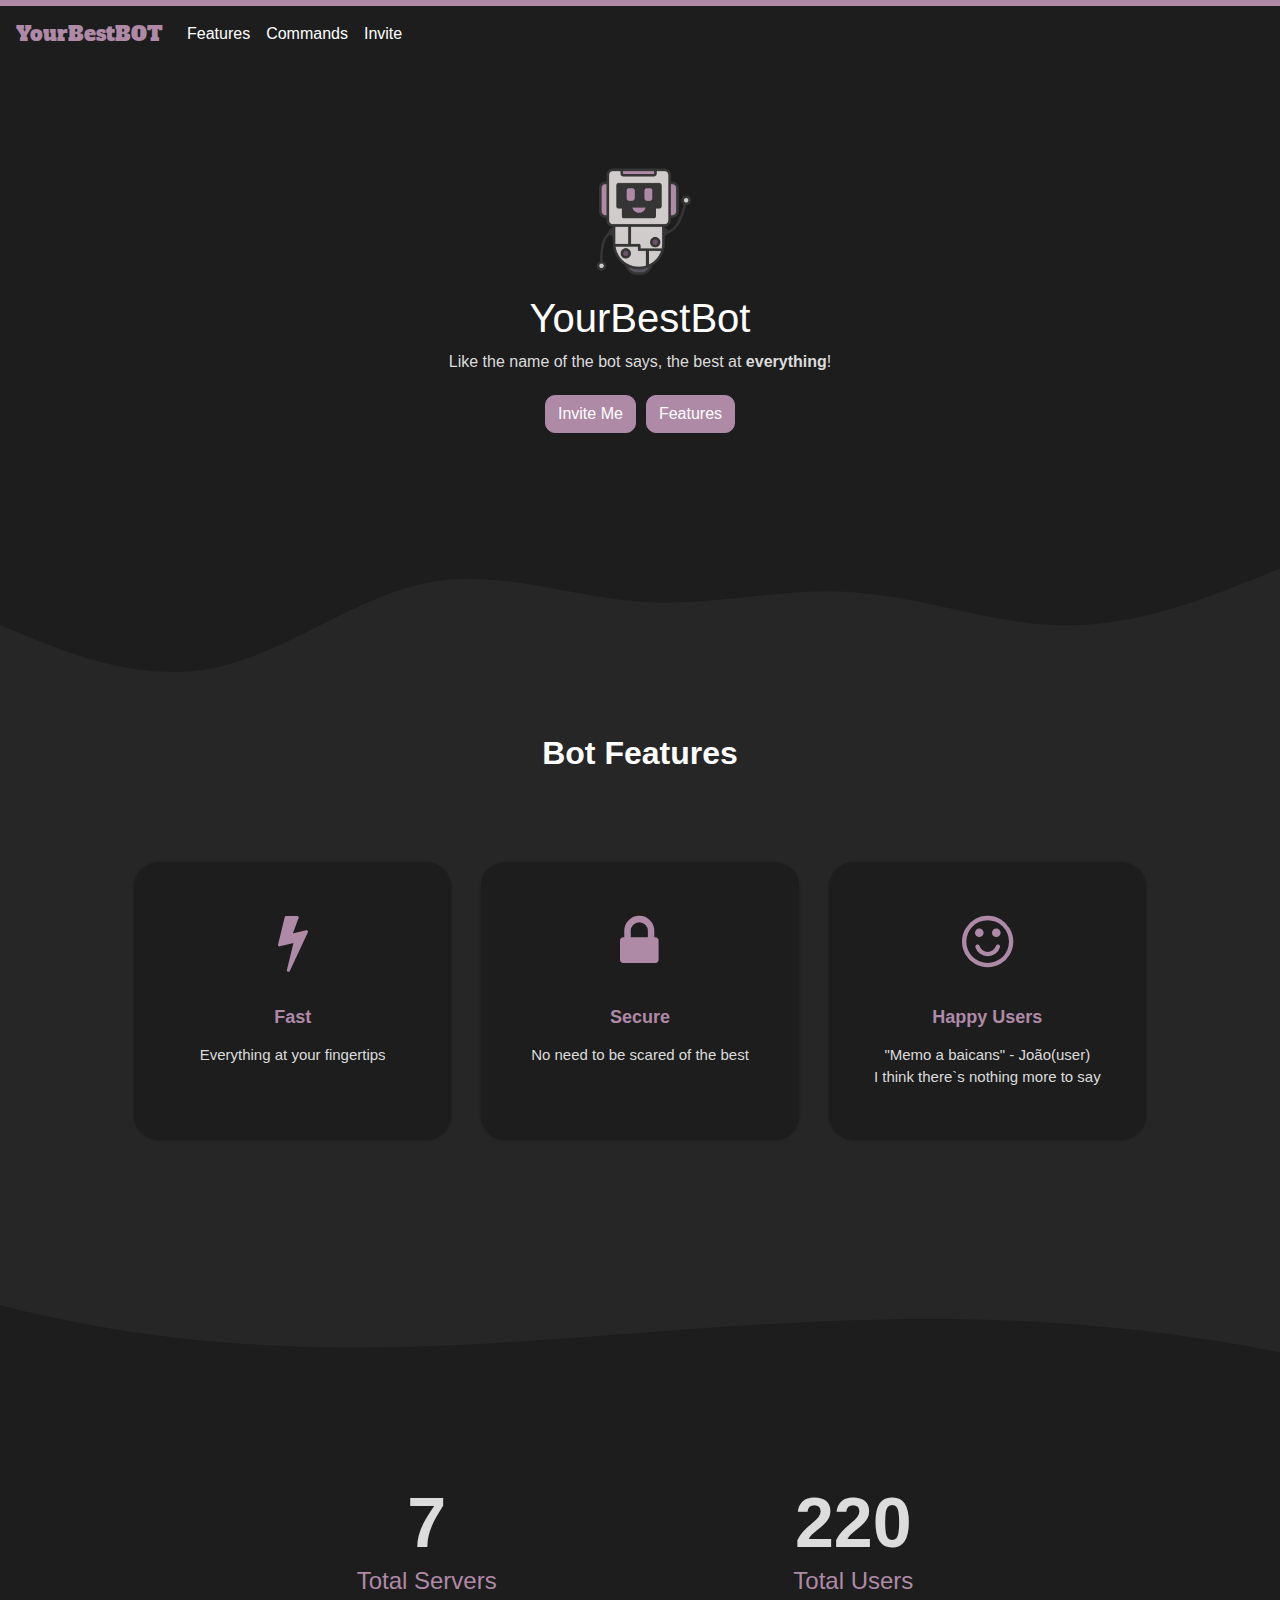
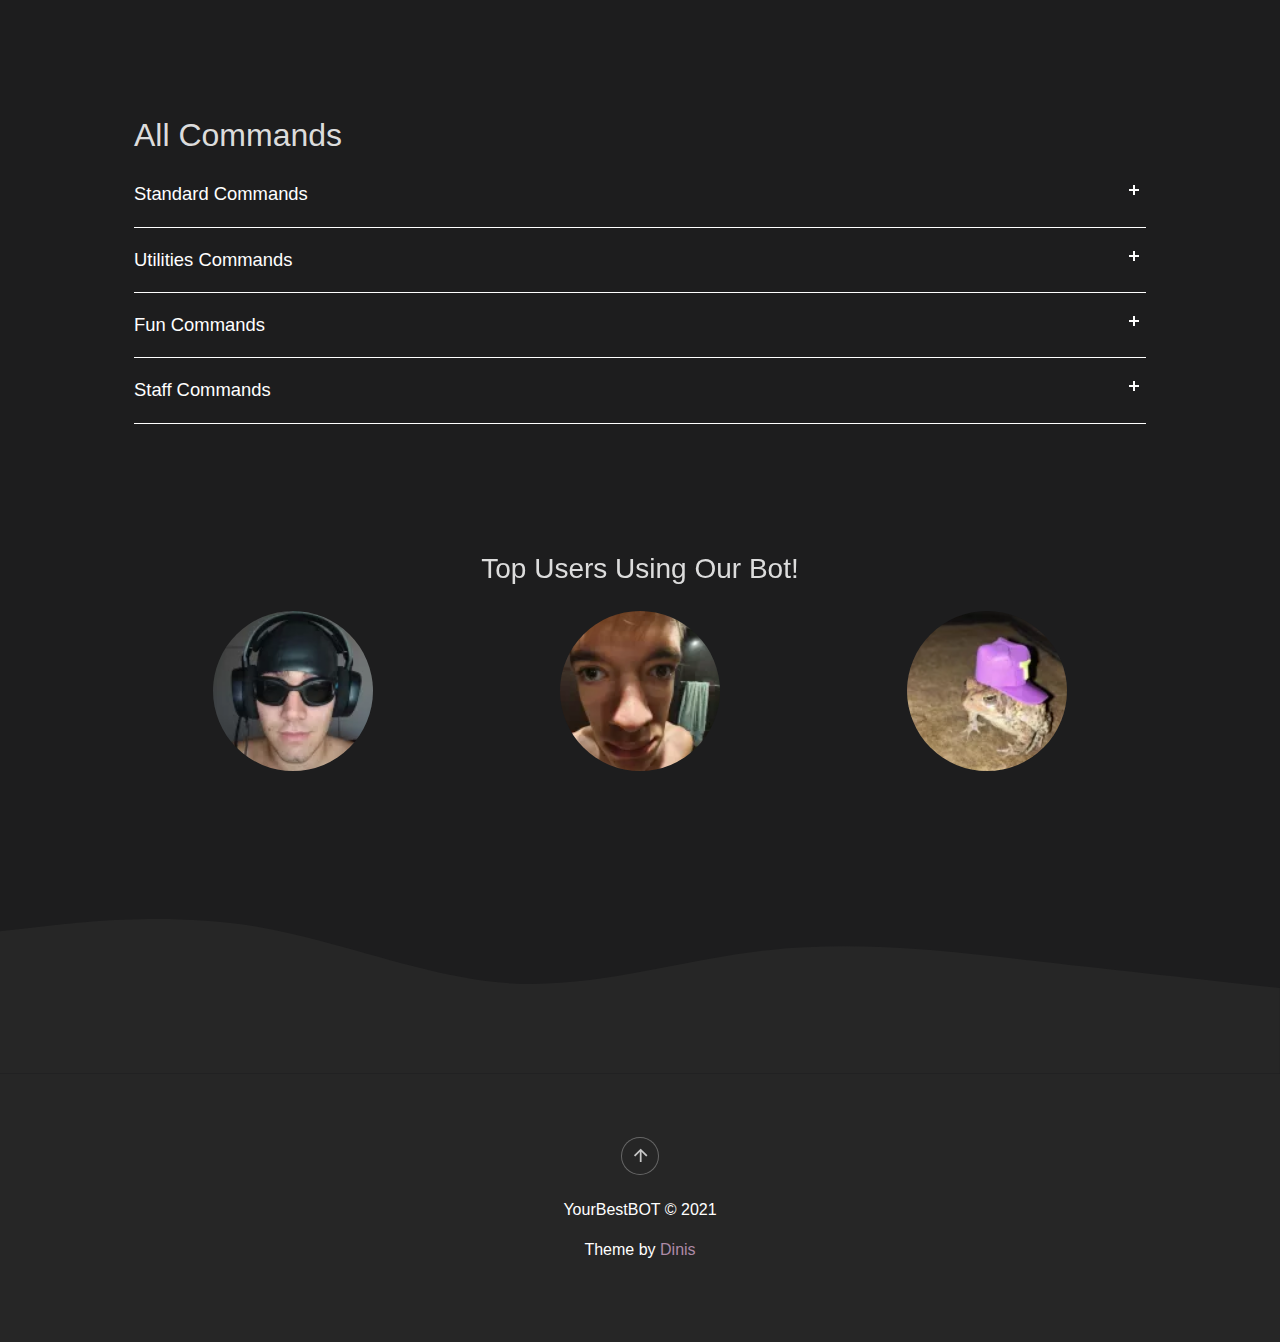
==== commit 8a0416a3: "more servers and more users \:)" ====
--- a/index.html
+++ b/index.html
@@ -102,11 +102,11 @@
             <div class="container-fluid text-white">
                 <div class="row row-cols-3 justify-content-center" style="color: var(--secondary-text-color);">
                     <div class="col-auto col-md-6 col-lg-4 text-center pb-5 pt-5 number-item love_counter">
-                        <h1 class="love_count" style="font-size: 70px;"><strong>6</strong></h1>
+                        <h1 class="love_count" style="font-size: 70px;"><strong>7</strong></h1>
                         <h4 style="color: var(--main-color);margin-top: -6px;">Total Servers</h4>
                     </div>
                     <div class="col-auto col-lg-4 text-center align-self-center pb-5 pt-5 love_counter">
-                        <h1 class="love_count" style="font-size: 70px;"><strong>190</strong></h1>
+                        <h1 class="love_count" style="font-size: 70px;"><strong>220</strong></h1>
                         <h4 style="color: var(--main-color);margin-top: -6px;">Total Users</h4>
                     </div>
                 </div>
